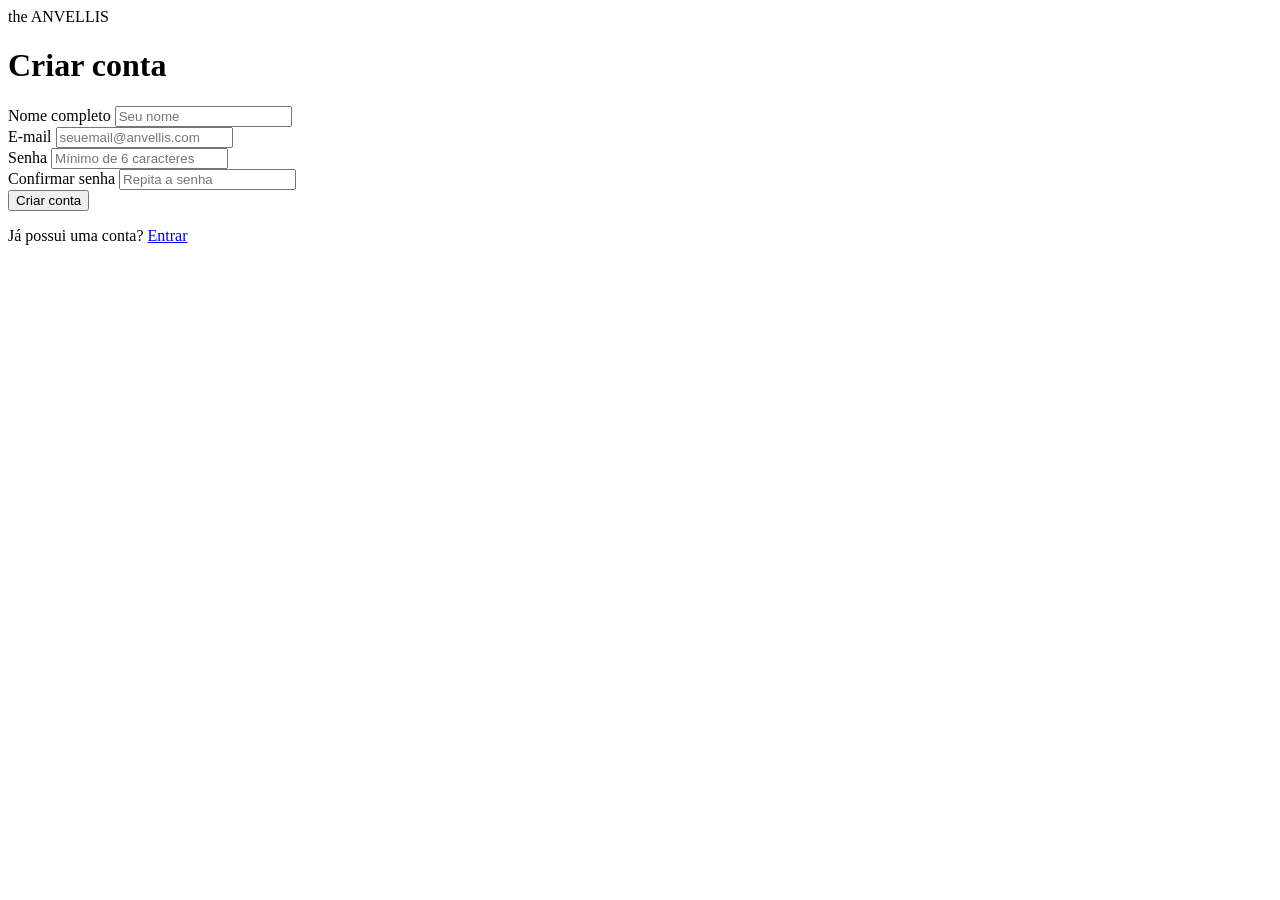
==== FRONTEND/cadastro.html @ 1d8d8607 "tela de cadastro" ====
<!DOCTYPE html>
<html lang="pt-BR">

<head>
  <meta charset="UTF-8">
  <meta name="viewport" content="width=device-width, initial-scale=1">
  <title>Criar conta — Anvellis</title>

  <link rel="stylesheet" href="css/style.css">
</head>

<body data-pagina="cadastro">
  <main class="centro">
    <form class="cartao-cadastro" id="form-cadastro" novalidate>
      <div class="logo" role="img" aria-label="Anvellis">
        <span class="logo__script" aria-hidden="true">the</span>
        <span class="logo__nome" aria-hidden="true">ANVELLIS</span>
      </div>
      <h1>Criar conta</h1>

      <div class="campo">
        <label class="campo__rotulo" for="nome">Nome completo</label>
        <input class="campo__entrada" id="nome" name="nome" type="text" placeholder="Seu nome" autocomplete="name">
        <p class="campo__erro" id="nome-erro" hidden></p>
      </div>

      <div class="campo">
        <label class="campo__rotulo" for="email">E-mail</label>
        <input class="campo__entrada" id="email" name="email" type="email" placeholder="seuemail@anvellis.com"
          autocomplete="email">
        <p class="campo__erro" id="email-erro" hidden></p>
      </div>

      <div class="campo">
        <label class="campo__rotulo" for="senha">Senha</label>
        <input class="campo__entrada" id="senha" name="senha" type="password" placeholder="Mínimo de 6 caracteres"
          autocomplete="new-password">
        <p class="campo__erro" id="senha-erro" hidden></p>
      </div>

      <div class="campo">
        <label class="campo__rotulo" for="confirmar">Confirmar senha</label>
        <input class="campo__entrada" id="confirmar" name="confirmar" type="password" placeholder="Repita a senha"
          autocomplete="new-password">
        <p class="campo__erro" id="confirmar-erro" hidden></p>
      </div>

      <button class="btn btn--primary btn--bloco" type="submit">Criar conta</button>
      <p class="cartao-cadastro__rodape">Já possui uma conta? <a href="index.html">Entrar</a></p>
    </form>
  </main>
  <noscript>Este sistema precisa de JavaScript para funcionar.</noscript>
  <script src="js/app.js"></script>
</body>

</html>
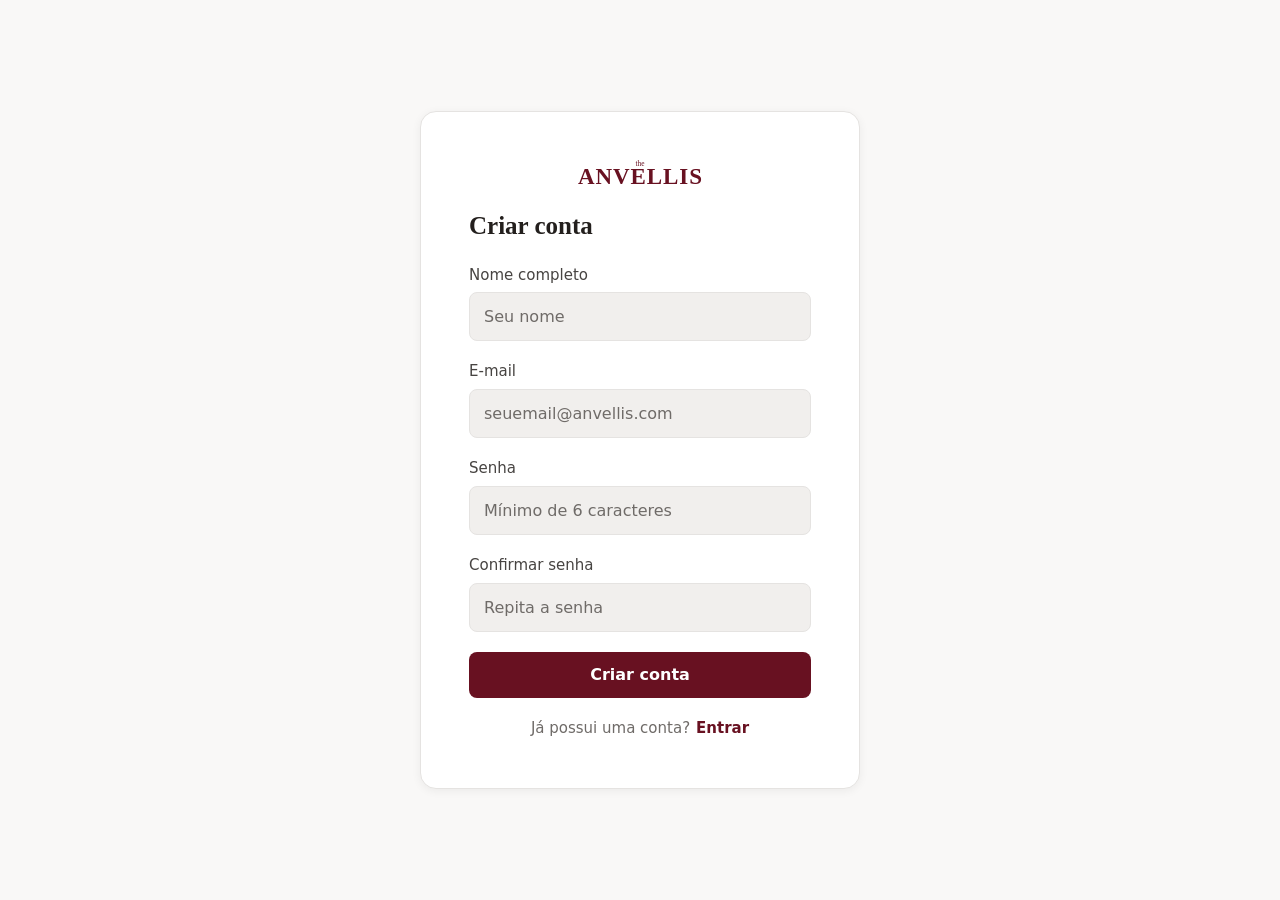
==== commit c6368a5e: "laterações" ====
--- a/FRONTEND/cadastro.html
+++ b/FRONTEND/cadastro.html
@@ -6,12 +6,14 @@
   <meta name="viewport" content="width=device-width, initial-scale=1">
   <title>Criar conta — Anvellis</title>
 
-  <link rel="stylesheet" href="css/style.css">
+  <link rel="icon"
+    href="data:image/svg+xml,%3Csvg xmlns='http://www.w3.org/2000/svg' viewBox='0 0 32 32'%3E%3Crect width='32' height='32' rx='8' fill='%23681121'/%3E%3Ctext x='16' y='23' font-size='20' font-family='Georgia' font-weight='700' text-anchor='middle' fill='white'%3EA%3C/text%3E%3C/svg%3E">
+  <link rel="stylesheet" href="CSS/style.css">
 </head>
 
 <body data-pagina="cadastro">
   <main class="centro">
-    <form class="cartao-cadastro" id="form-cadastro" novalidate>
+    <form class="cartao-cadastro" id="form-cadastro" data-acao="cadastro" novalidate>
       <div class="logo" role="img" aria-label="Anvellis">
         <span class="logo__script" aria-hidden="true">the</span>
         <span class="logo__nome" aria-hidden="true">ANVELLIS</span>
@@ -19,38 +21,77 @@
       <h1>Criar conta</h1>
 
       <div class="campo">
-        <label class="campo__rotulo" for="nome">Nome completo</label>
-        <input class="campo__entrada" id="nome" name="nome" type="text" placeholder="Seu nome" autocomplete="name">
-        <p class="campo__erro" id="nome-erro" hidden></p>
+        <label class="campo__rotulo" for="cad-nome">Nome completo</label>
+        <input class="campo__entrada" id="cad-nome" name="nome" type="text" placeholder="Seu nome" autocomplete="name"
+          required minlength="2" data-msg-obrigatorio="Informe seu nome completo."
+          data-msg-minimo="Informe seu nome completo." aria-describedby="cad-nome-erro">
+        <p class="campo__erro" id="cad-nome-erro" hidden></p>
       </div>
 
       <div class="campo">
-        <label class="campo__rotulo" for="email">E-mail</label>
-        <input class="campo__entrada" id="email" name="email" type="email" placeholder="seuemail@anvellis.com"
-          autocomplete="email">
-        <p class="campo__erro" id="email-erro" hidden></p>
+        <label class="campo__rotulo" for="cad-email">E-mail</label>
+        <input class="campo__entrada" id="cad-email" name="email" type="email" placeholder="seuemail@anvellis.com"
+          autocomplete="email" required data-msg-obrigatorio="Informe seu e-mail."
+          data-msg-email="Informe um e-mail válido." aria-describedby="cad-email-erro">
+        <p class="campo__erro" id="cad-email-erro" hidden></p>
       </div>
 
       <div class="campo">
-        <label class="campo__rotulo" for="senha">Senha</label>
-        <input class="campo__entrada" id="senha" name="senha" type="password" placeholder="Mínimo de 6 caracteres"
-          autocomplete="new-password">
-        <p class="campo__erro" id="senha-erro" hidden></p>
+        <label class="campo__rotulo" for="cad-senha">Senha</label>
+        <input class="campo__entrada" id="cad-senha" name="senha" type="password" placeholder="Mínimo de 6 caracteres"
+          autocomplete="new-password" required minlength="6" data-msg-obrigatorio="Crie uma senha."
+          data-msg-minimo="A senha precisa ter pelo menos 6 caracteres." aria-describedby="cad-senha-erro">
+        <p class="campo__erro" id="cad-senha-erro" hidden></p>
       </div>
 
       <div class="campo">
-        <label class="campo__rotulo" for="confirmar">Confirmar senha</label>
-        <input class="campo__entrada" id="confirmar" name="confirmar" type="password" placeholder="Repita a senha"
-          autocomplete="new-password">
-        <p class="campo__erro" id="confirmar-erro" hidden></p>
+        <label class="campo__rotulo" for="cad-confirmar">Confirmar senha</label>
+        <input class="campo__entrada" id="cad-confirmar" name="confirmar" type="password" placeholder="Repita a senha"
+          autocomplete="new-password" required data-igual-a="senha" data-msg-obrigatorio="Repita a senha."
+          data-msg-igual="As senhas não são iguais." aria-describedby="cad-confirmar-erro">
+        <p class="campo__erro" id="cad-confirmar-erro" hidden></p>
       </div>
 
-      <button class="btn btn--primary btn--bloco" type="submit">Criar conta</button>
+      <button class="btn btn--primary btn--bloco" type="submit" data-texto-ocupado="Criando conta…">Criar conta</button>
       <p class="cartao-cadastro__rodape">Já possui uma conta? <a href="index.html">Entrar</a></p>
     </form>
   </main>
+
+
+  <div class="modal-overlay" id="modal-conta-criada" hidden>
+    <form class="modal" role="dialog" aria-modal="true" aria-labelledby="modal-conta-criada-titulo" novalidate
+      data-ao-fechar="dashboard.html">
+      <header class="modal__cabecalho">
+        <div class="modal__icone modal__icone--sucesso" aria-hidden="true">✓</div>
+        <h2 class="modal__titulo" id="modal-conta-criada-titulo">Conta criada com sucesso</h2>
+        <p class="modal__subtitulo">Seu cadastro foi concluído. Você já pode acessar o sistema da Anvellis.</p>
+      </header>
+      <p class="modal__alerta" role="alert" hidden></p>
+      <footer class="modal__rodape">
+        <button class="btn btn--primary" type="button" data-fechar>Continuar</button>
+      </footer>
+    </form>
+  </div>
+
+  <div class="modal-overlay" id="modal-erro-servidor" hidden>
+    <form class="modal" role="dialog" aria-modal="true" aria-labelledby="modal-erro-servidor-titulo" novalidate>
+      <header class="modal__cabecalho">
+        <div class="modal__icone modal__icone--alerta" aria-hidden="true">!</div>
+        <h2 class="modal__titulo" id="modal-erro-servidor-titulo" data-campo="titulo"></h2>
+        <p class="modal__subtitulo" data-campo="mensagem"></p>
+      </header>
+      <p class="modal__alerta" role="alert" hidden></p>
+      <footer class="modal__rodape">
+        <button class="btn btn--primary" type="button" data-fechar>Fechar</button>
+      </footer>
+    </form>
+  </div>
+
+  <div class="toast" id="toast" role="status" hidden></div>
+
   <noscript>Este sistema precisa de JavaScript para funcionar.</noscript>
-  <script src="js/app.js"></script>
+  <script src="JS/api.js"></script>
+  <script src="JS/app.js"></script>
 </body>
 
 </html>
--- a/FRONTEND/CSS/style.css
+++ b/FRONTEND/CSS/style.css
@@ -0,0 +1,1280 @@
+:root {
+  --bordo: #681121;
+  --bordo-escuro: #450813;
+  --bordo-claro: #f5e9ea;
+  --fundo: #f9f8f7;
+  --linha: #e5e3e1;
+  --campo: #f1efed;
+  --branco: #ffffff;
+  --cinza-500: #6f6b68;
+  --cinza-700: #474442;
+  --tinta: #231f1d;
+  --sucesso: #2d7147;
+  --sucesso-bg: #e6f2e9;
+  --alerta: #8f5c0e;
+  --alerta-bg: #fceed8;
+  --perigo: #b32d29;
+  --perigo-bg: #fbe7e5;
+  --fonte-titulo: "Playfair Display", Georgia, "Times New Roman", serif;
+  --fonte-texto: "Inter", system-ui, -apple-system, "Segoe UI", Roboto, sans-serif;
+  --sombra: 0 2px 10px rgba(0, 0, 0, 0.06);
+  --sombra-modal: 0 2px 10px rgba(0, 0, 0, 0.12), 0 24px 56px rgba(0, 0, 0, 0.2);
+}
+
+*,
+*::before,
+*::after {
+  box-sizing: border-box;
+}
+
+[hidden] {
+  display: none !important;
+}
+
+html {
+  -webkit-text-size-adjust: 100%;
+}
+
+body {
+  margin: 0;
+  font-family: var(--fonte-texto);
+  font-size: 15px;
+  line-height: 1.45;
+  color: var(--tinta);
+  background: var(--fundo);
+}
+
+body.modal-aberto {
+  overflow: hidden;
+}
+
+h1,
+h2,
+h3,
+p {
+  margin: 0;
+}
+
+a {
+  color: var(--bordo);
+  font-weight: 600;
+  text-decoration: none;
+}
+
+a:hover {
+  text-decoration: underline;
+}
+
+button,
+input,
+select {
+  font: inherit;
+  color: inherit;
+}
+
+:focus-visible {
+  outline: 2px solid var(--bordo);
+  outline-offset: 2px;
+}
+
+.logo {
+  --tamanho: 23px;
+  display: inline-flex;
+  flex-direction: column;
+  align-items: center;
+  line-height: 1;
+  color: var(--bordo);
+}
+
+.logo__script {
+  font-family: var(--fonte-titulo);
+  font-size: calc(var(--tamanho) * 0.32);
+  margin-bottom: -2px;
+}
+
+.logo__nome {
+  font-family: var(--fonte-titulo);
+  font-weight: 700;
+  font-size: var(--tamanho);
+  letter-spacing: calc(var(--tamanho) * 0.04);
+  margin-right: calc(var(--tamanho) * -0.04);
+}
+
+.btn {
+  display: inline-flex;
+  align-items: center;
+  justify-content: center;
+  gap: 8px;
+  padding: 12px 20px;
+  border: 1px solid transparent;
+  border-radius: 8px;
+  font-size: 16px;
+  font-weight: 600;
+  line-height: 1.25;
+  cursor: pointer;
+  transition: background-color 0.15s, border-color 0.15s;
+}
+
+.btn--primary {
+  background: var(--bordo);
+  color: var(--branco);
+}
+
+.btn--primary:hover {
+  background: var(--bordo-escuro);
+}
+
+.btn--secondary {
+  background: var(--branco);
+  color: var(--cinza-700);
+  border-color: var(--linha);
+}
+
+.btn--secondary:hover {
+  background: var(--campo);
+}
+
+.btn--danger {
+  background: var(--perigo);
+  color: var(--branco);
+}
+
+.btn--danger:hover {
+  background: #8f2320;
+}
+
+.btn--bloco {
+  width: 100%;
+}
+
+.btn:disabled {
+  opacity: 0.55;
+  cursor: not-allowed;
+}
+
+.link {
+  padding: 0;
+  border: 0;
+  background: none;
+  color: var(--bordo);
+  font-weight: 600;
+  cursor: pointer;
+}
+
+.link:hover {
+  text-decoration: underline;
+}
+
+.campo {
+  display: flex;
+  flex-direction: column;
+  gap: 6px;
+}
+
+.campo__rotulo {
+  font-weight: 500;
+  color: var(--cinza-700);
+}
+
+.campo__entrada {
+  width: 100%;
+  padding: 12px 14px;
+  background: var(--campo);
+  border: 1px solid var(--linha);
+  border-radius: 8px;
+  font-size: 16px;
+  color: var(--tinta);
+}
+
+.campo__entrada::placeholder {
+  color: var(--cinza-500);
+}
+
+.campo__entrada:focus {
+  outline: none;
+  border-color: var(--bordo);
+  box-shadow: 0 0 0 3px var(--bordo-claro);
+}
+
+.campo__entrada[readonly] {
+  background: var(--fundo);
+  color: var(--cinza-500);
+  cursor: default;
+}
+
+.campo--erro .campo__entrada {
+  background: var(--perigo-bg);
+  border-color: var(--perigo);
+}
+
+.campo__erro {
+  font-size: 14px;
+  color: var(--perigo);
+}
+
+.campo__ajuda {
+  font-size: 14px;
+  color: var(--cinza-500);
+}
+
+.check {
+  display: inline-flex;
+  align-items: center;
+  gap: 8px;
+  color: var(--cinza-700);
+  cursor: pointer;
+}
+
+.check input {
+  width: 16px;
+  height: 16px;
+  margin: 0;
+  accent-color: var(--bordo);
+}
+
+.grupo-checks {
+  display: flex;
+  flex-direction: column;
+  gap: 10px;
+  border: 0;
+  margin: 0;
+  padding: 0;
+}
+
+.grupo-checks legend {
+  padding: 0;
+  margin-bottom: 10px;
+  font-weight: 500;
+  color: var(--cinza-700);
+}
+
+.badge {
+  display: inline-block;
+  padding: 4px 10px;
+  border-radius: 20px;
+  font-size: 14px;
+  font-weight: 600;
+  white-space: nowrap;
+}
+
+.badge--sucesso {
+  background: var(--sucesso-bg);
+  color: var(--sucesso);
+}
+
+.badge--alerta {
+  background: var(--alerta-bg);
+  color: var(--alerta);
+}
+
+.badge--perigo {
+  background: var(--perigo-bg);
+  color: var(--perigo);
+}
+
+.login {
+  display: grid;
+  grid-template-columns: 60vw 1fr;
+  min-height: 100vh;
+}
+
+.login__marca {
+  position: relative;
+  overflow: hidden;
+  background: #500114;
+}
+
+.login__imagem {
+  position: absolute;
+  inset: 0;
+  width: 100%;
+  height: 100%;
+  object-fit: cover;
+  object-position: center 48%;
+}
+
+.login__painel {
+  display: grid;
+  place-items: center;
+  padding: 32px;
+}
+
+.login__form {
+  display: flex;
+  flex-direction: column;
+  gap: 20px;
+  width: min(360px, 100%);
+}
+
+.titulo-pagina {
+  font-family: var(--fonte-titulo);
+  font-weight: 700;
+  font-size: 31px;
+  line-height: 1.2;
+}
+
+.login__sub {
+  font-size: 16px;
+  color: var(--cinza-500);
+}
+
+.login__opcoes {
+  display: flex;
+  align-items: center;
+  justify-content: space-between;
+  gap: 12px;
+}
+
+.login__rodape {
+  display: flex;
+  flex-wrap: wrap;
+  gap: 6px;
+  color: var(--cinza-500);
+}
+
+.centro {
+  display: grid;
+  place-items: center;
+  min-height: 100vh;
+  padding: 32px 16px;
+}
+
+.cartao-cadastro {
+  display: flex;
+  flex-direction: column;
+  align-items: stretch;
+  gap: 20px;
+  width: min(440px, 100%);
+  padding: 48px;
+  background: var(--branco);
+  border: 1px solid var(--linha);
+  border-radius: 16px;
+  box-shadow: var(--sombra);
+}
+
+.cartao-cadastro .logo {
+  align-self: center;
+}
+
+.cartao-cadastro h1 {
+  font-family: var(--fonte-titulo);
+  font-weight: 700;
+  font-size: 25px;
+}
+
+.cartao-cadastro__rodape {
+  display: flex;
+  justify-content: center;
+  gap: 6px;
+  color: var(--cinza-500);
+}
+
+.app {
+  display: flex;
+  min-height: 100vh;
+}
+
+.sidebar {
+  position: sticky;
+  top: 0;
+  display: flex;
+  flex-direction: column;
+  flex: none;
+  width: 240px;
+  height: 100vh;
+  background: var(--branco);
+  border-right: 1px solid var(--linha);
+}
+
+.sidebar__logo {
+  display: grid;
+  place-items: center;
+  height: 96px;
+  border-bottom: 1px solid var(--linha);
+}
+
+.sidebar__nav,
+.sidebar__rodape {
+  display: flex;
+  flex-direction: column;
+  gap: 4px;
+  padding: 12px 16px;
+}
+
+.sidebar__rodape {
+  margin-top: auto;
+  padding: 16px;
+  border-top: 1px solid var(--linha);
+}
+
+.nav-item {
+  display: flex;
+  align-items: center;
+  gap: 12px;
+  width: 100%;
+  height: 48px;
+  padding: 0 16px;
+  border: 0;
+  border-radius: 8px;
+  background: none;
+  color: var(--cinza-700);
+  font-size: 14px;
+  font-weight: 500;
+  text-align: left;
+  text-decoration: none;
+  cursor: pointer;
+}
+
+.nav-item:hover {
+  background: var(--campo);
+  text-decoration: none;
+}
+
+.nav-item__icone {
+  width: 18px;
+  font-size: 18px;
+  text-align: center;
+  color: var(--cinza-500);
+}
+
+.nav-item[aria-current="page"] {
+  background: var(--bordo-claro);
+  color: var(--bordo);
+  font-weight: 600;
+}
+
+.nav-item[aria-current="page"] .nav-item__icone {
+  color: var(--bordo);
+}
+
+.main {
+  flex: 1;
+  min-width: 0;
+}
+
+.header {
+  display: flex;
+  align-items: center;
+  justify-content: space-between;
+  gap: 16px;
+  height: 96px;
+  padding: 0 32px;
+  background: var(--branco);
+  border-bottom: 1px solid var(--linha);
+}
+
+.header h1 {
+  font-family: var(--fonte-titulo);
+  font-weight: 700;
+  font-size: 25px;
+  line-height: 1.2;
+}
+
+.header__subtitulo {
+  margin-top: 2px;
+  color: var(--cinza-500);
+}
+
+.header__acoes {
+  display: flex;
+  align-items: center;
+  gap: 20px;
+}
+
+.sino {
+  position: relative;
+  display: grid;
+  place-items: center;
+  width: 40px;
+  height: 40px;
+  border: 0;
+  border-radius: 50%;
+  background: none;
+  color: var(--cinza-700);
+  cursor: pointer;
+}
+
+.sino:hover {
+  background: var(--campo);
+}
+
+.sino__contador {
+  position: absolute;
+  top: 2px;
+  right: 2px;
+  min-width: 18px;
+  height: 18px;
+  padding: 0 5px;
+  border-radius: 9px;
+  background: var(--bordo);
+  color: var(--branco);
+  font-size: 11px;
+  font-weight: 700;
+  line-height: 18px;
+  text-align: center;
+}
+
+.usuario {
+  display: flex;
+  align-items: center;
+  gap: 10px;
+}
+
+.usuario__avatar {
+  display: grid;
+  place-items: center;
+  width: 36px;
+  height: 36px;
+  border-radius: 50%;
+  background: var(--bordo-claro);
+  color: var(--bordo);
+  font-weight: 700;
+}
+
+.usuario__nome {
+  font-weight: 600;
+  line-height: 1.2;
+}
+
+.usuario__cargo {
+  font-size: 13px;
+  color: var(--cinza-500);
+  line-height: 1.2;
+}
+
+.conteudo {
+  display: flex;
+  flex-direction: column;
+  gap: 24px;
+  padding: 32px;
+}
+
+.kpis {
+  display: grid;
+  grid-template-columns: repeat(4, 1fr);
+  gap: 20px;
+}
+
+.cartao {
+  padding: 24px;
+  background: var(--branco);
+  border: 1px solid var(--linha);
+  border-radius: 12px;
+}
+
+.kpi {
+  display: flex;
+  flex-direction: column;
+  gap: 10px;
+  padding: 20px;
+  box-shadow: var(--sombra);
+}
+
+.kpi__rotulo {
+  font-weight: 500;
+  color: var(--cinza-500);
+}
+
+.kpi__valor {
+  font-family: var(--fonte-titulo);
+  font-weight: 700;
+  font-size: 31px;
+  line-height: 1.15;
+}
+
+.kpi__dica {
+  font-size: 14px;
+  color: var(--sucesso);
+}
+
+.kpi__dica--alerta {
+  color: var(--alerta);
+}
+
+.linha-2 {
+  display: grid;
+  grid-template-columns: 700fr 416fr;
+  gap: 20px;
+}
+
+.cartao__titulo {
+  margin-bottom: 16px;
+  font-size: 17px;
+  font-weight: 600;
+}
+
+.grafico {
+  display: flex;
+  align-items: flex-end;
+  justify-content: space-between;
+  gap: 16px;
+  height: 210px;
+}
+
+.grafico__coluna {
+  display: flex;
+  flex: 1;
+  flex-direction: column;
+  align-items: center;
+  justify-content: flex-end;
+  gap: 8px;
+  height: 100%;
+}
+
+.grafico__barra {
+  width: 40px;
+  border-radius: 4px;
+  background: var(--linha);
+}
+
+.grafico__coluna--atual .grafico__barra {
+  background: var(--bordo);
+}
+
+.grafico__mes {
+  font-size: 14px;
+  color: var(--cinza-500);
+}
+
+.grafico__coluna--atual .grafico__mes {
+  color: var(--cinza-700);
+}
+
+.lista {
+  display: flex;
+  flex-direction: column;
+  gap: 14px;
+  margin: 0;
+  padding: 0;
+  list-style: none;
+}
+
+.lista__item {
+  display: flex;
+  align-items: center;
+  justify-content: space-between;
+  gap: 12px;
+}
+
+.lista__valor {
+  font-weight: 600;
+}
+
+.atalhos {
+  display: flex;
+  flex-direction: column;
+  gap: 12px;
+}
+
+.vazio {
+  color: var(--cinza-500);
+}
+
+.barra {
+  display: flex;
+  flex-wrap: wrap;
+  align-items: center;
+  justify-content: space-between;
+  gap: 12px;
+}
+
+.barra__esquerda {
+  display: flex;
+  flex-wrap: wrap;
+  align-items: center;
+  gap: 12px;
+}
+
+.busca {
+  display: flex;
+  align-items: center;
+  gap: 8px;
+  width: 320px;
+  max-width: 100%;
+  padding: 10px 14px;
+  background: var(--branco);
+  border: 1px solid var(--linha);
+  border-radius: 8px;
+  color: var(--cinza-500);
+}
+
+.busca:focus-within {
+  border-color: var(--bordo);
+  box-shadow: 0 0 0 3px var(--bordo-claro);
+}
+
+.busca input {
+  flex: 1;
+  min-width: 0;
+  padding: 0;
+  border: 0;
+  background: none;
+  font-size: 15px;
+  color: var(--tinta);
+}
+
+.busca input:focus {
+  outline: none;
+}
+
+.busca input::placeholder {
+  color: var(--cinza-500);
+}
+
+.btn-filtro {
+  display: inline-flex;
+  align-items: center;
+  gap: 8px;
+  padding: 10px 16px;
+  background: var(--branco);
+  border: 1px solid var(--linha);
+  border-radius: 8px;
+  color: var(--cinza-700);
+  font-weight: 500;
+  cursor: pointer;
+}
+
+.btn-filtro:hover {
+  background: var(--campo);
+}
+
+.btn-filtro__contador {
+  display: inline-grid;
+  place-items: center;
+  min-width: 20px;
+  height: 20px;
+  padding: 0 6px;
+  border-radius: 10px;
+  background: var(--bordo);
+  color: var(--branco);
+  font-size: 12px;
+  font-weight: 700;
+}
+
+.tabela-caixa {
+  overflow-x: auto;
+  background: var(--branco);
+  border: 1px solid var(--linha);
+  border-radius: 12px;
+}
+
+.tabela {
+  width: 100%;
+  border-collapse: collapse;
+}
+
+.tabela th {
+  padding: 14px 18px;
+  background: var(--fundo);
+  font-size: 14px;
+  font-weight: 600;
+  letter-spacing: 0.02em;
+  text-align: left;
+  text-transform: uppercase;
+  color: var(--cinza-700);
+  white-space: nowrap;
+}
+
+.tabela td {
+  padding: 14px 18px;
+  border-top: 1px solid var(--linha);
+  vertical-align: middle;
+}
+
+.tabela__vazio {
+  padding: 32px 18px;
+  text-align: center;
+  color: var(--cinza-500);
+}
+
+.tabela tbody tr.linha-clicavel {
+  cursor: pointer;
+}
+
+.tabela tbody tr.linha-clicavel:hover {
+  background: var(--fundo);
+}
+
+.acoes {
+  display: flex;
+  gap: 14px;
+}
+
+.acao {
+  padding: 0;
+  border: 0;
+  background: none;
+  color: var(--cinza-700);
+  font-weight: 600;
+  cursor: pointer;
+}
+
+.acao:hover {
+  text-decoration: underline;
+}
+
+.acao--perigo {
+  color: var(--perigo);
+}
+
+.modal-overlay {
+  position: fixed;
+  inset: 0;
+  z-index: 100;
+  display: grid;
+  place-items: center;
+  padding: 16px;
+  overflow-y: auto;
+  background: rgba(35, 31, 29, 0.55);
+  animation: aparecer 0.15s ease-out;
+}
+
+.modal {
+  display: flex;
+  flex-direction: column;
+  gap: 24px;
+  width: min(440px, 100%);
+  padding: 28px 32px;
+  background: var(--branco);
+  border: 1px solid var(--linha);
+  border-radius: 16px;
+  box-shadow: var(--sombra-modal);
+  animation: subir 0.18s ease-out;
+}
+
+.modal__cabecalho {
+  display: flex;
+  flex-direction: column;
+  gap: 4px;
+}
+
+.modal__icone {
+  display: grid;
+  place-items: center;
+  width: 48px;
+  height: 48px;
+  margin-bottom: 10px;
+  border-radius: 50%;
+  font-size: 22px;
+  font-weight: 700;
+}
+
+.modal__icone--sucesso {
+  background: var(--sucesso-bg);
+  color: var(--sucesso);
+}
+
+.modal__icone--perigo {
+  background: var(--perigo-bg);
+  color: var(--perigo);
+}
+
+.modal__icone--alerta {
+  background: var(--alerta-bg);
+  color: var(--alerta);
+}
+
+.modal__icone--info {
+  background: var(--bordo-claro);
+  color: var(--bordo);
+}
+
+.modal__titulo {
+  font-family: var(--fonte-titulo);
+  font-weight: 700;
+  font-size: 21px;
+  line-height: 1.25;
+}
+
+.modal__subtitulo {
+  font-size: 14px;
+  color: var(--cinza-500);
+}
+
+.modal__corpo {
+  display: flex;
+  flex-direction: column;
+  gap: 24px;
+}
+
+.modal__corpo:empty {
+  display: none;
+}
+
+.modal__rodape {
+  display: flex;
+  flex-wrap: wrap;
+  justify-content: flex-end;
+  gap: 12px;
+}
+
+.resumo {
+  display: flex;
+  flex-direction: column;
+  gap: 6px;
+  padding: 16px;
+  background: var(--fundo);
+  border-radius: 10px;
+}
+
+.resumo__titulo {
+  font-weight: 600;
+}
+
+.resumo__linha {
+  display: flex;
+  justify-content: space-between;
+  gap: 12px;
+  color: var(--cinza-700);
+}
+
+.resumo__total {
+  font-size: 17px;
+  font-weight: 700;
+  color: var(--bordo);
+}
+
+.detalhes {
+  display: flex;
+  flex-direction: column;
+  gap: 12px;
+  margin: 0;
+}
+
+.detalhes__linha {
+  display: flex;
+  align-items: center;
+  justify-content: space-between;
+  gap: 12px;
+}
+
+.detalhes dt {
+  color: var(--cinza-500);
+}
+
+.detalhes dd {
+  margin: 0;
+  font-weight: 600;
+  text-align: right;
+}
+
+.separador {
+  height: 1px;
+  background: var(--linha);
+}
+
+.notificacoes {
+  display: flex;
+  flex-direction: column;
+  gap: 10px;
+  margin: 0;
+  padding: 0;
+  list-style: none;
+}
+
+.notificacao {
+  display: flex;
+  gap: 12px;
+  padding: 14px;
+  background: var(--fundo);
+  border-radius: 10px;
+}
+
+.notificacao.is-nao-lida {
+  background: var(--bordo-claro);
+}
+
+.notificacao__ponto {
+  flex: none;
+  width: 8px;
+  height: 8px;
+  margin-top: 7px;
+  border-radius: 50%;
+  background: var(--linha);
+}
+
+.notificacao.is-nao-lida .notificacao__ponto {
+  background: var(--bordo);
+}
+
+.notificacao__titulo {
+  font-weight: 600;
+}
+
+.notificacao__texto {
+  color: var(--cinza-700);
+}
+
+.notificacao__hora {
+  font-size: 13px;
+  color: var(--cinza-500);
+}
+
+.preferencia {
+  display: flex;
+  align-items: center;
+  justify-content: space-between;
+  gap: 16px;
+}
+
+.preferencia__titulo {
+  font-weight: 500;
+}
+
+.preferencia__descricao {
+  font-size: 13px;
+  color: var(--cinza-500);
+}
+
+.preferencias {
+  display: flex;
+  flex-direction: column;
+  gap: 16px;
+}
+
+.interruptor {
+  position: relative;
+  flex: none;
+  width: 40px;
+  height: 22px;
+}
+
+.interruptor input {
+  position: absolute;
+  inset: 0;
+  z-index: 1;
+  width: 100%;
+  height: 100%;
+  margin: 0;
+  opacity: 0;
+  cursor: pointer;
+}
+
+.interruptor__trilho {
+  position: absolute;
+  inset: 0;
+  border-radius: 11px;
+  background: var(--linha);
+  transition: background-color 0.15s;
+}
+
+.interruptor__trilho::after {
+  content: "";
+  position: absolute;
+  top: 2px;
+  left: 2px;
+  width: 18px;
+  height: 18px;
+  border-radius: 50%;
+  background: var(--branco);
+  transition: transform 0.15s;
+}
+
+.interruptor input:checked+.interruptor__trilho {
+  background: var(--bordo);
+}
+
+.interruptor input:checked+.interruptor__trilho::after {
+  transform: translateX(18px);
+}
+
+.interruptor input:focus-visible+.interruptor__trilho {
+  outline: 2px solid var(--bordo);
+  outline-offset: 2px;
+}
+
+.modal__alerta {
+  padding: 12px 14px;
+  border-radius: 8px;
+  background: var(--perigo-bg);
+  color: var(--perigo);
+  font-size: 14px;
+}
+
+.estado-erro {
+  display: flex;
+  flex-direction: column;
+  align-items: flex-start;
+  gap: 8px;
+}
+
+.estado-erro .btn {
+  margin-top: 8px;
+}
+
+.estado-erro__titulo {
+  font-size: 17px;
+  font-weight: 600;
+}
+
+.tela-erro {
+  display: flex;
+  flex-direction: column;
+  align-items: center;
+  gap: 12px;
+  width: min(480px, 100%);
+  padding: 40px 32px;
+  text-align: center;
+}
+
+.tela-erro__titulo {
+  font-family: var(--fonte-titulo);
+  font-weight: 700;
+  font-size: 25px;
+  line-height: 1.2;
+}
+
+.tela-erro .btn {
+  margin-top: 8px;
+}
+
+
+.sr-only {
+  position: absolute;
+  width: 1px;
+  height: 1px;
+  margin: -1px;
+  padding: 0;
+  overflow: hidden;
+  clip: rect(0, 0, 0, 0);
+  white-space: nowrap;
+  border: 0;
+}
+
+.conteudo__area {
+  display: flex;
+  flex-direction: column;
+  gap: 24px;
+}
+
+.toast {
+  position: fixed;
+  right: 24px;
+  bottom: 24px;
+  z-index: 200;
+  max-width: min(360px, calc(100vw - 32px));
+  padding: 12px 18px;
+  border-radius: 10px;
+  background: var(--tinta);
+  color: var(--branco);
+  box-shadow: var(--sombra-modal);
+  animation: subir 0.18s ease-out;
+}
+
+@keyframes aparecer {
+  from {
+    opacity: 0;
+  }
+}
+
+@keyframes subir {
+  from {
+    opacity: 0;
+    transform: translateY(8px);
+  }
+}
+
+@media (prefers-reduced-motion: reduce) {
+
+  *,
+  *::before,
+  *::after {
+    animation: none !important;
+    transition: none !important;
+  }
+}
+
+@media (max-width: 960px) {
+  .login {
+    grid-template-columns: 1fr;
+  }
+
+  .login__marca {
+    height: clamp(200px, 34vw, 300px);
+  }
+}
+
+@media (max-width: 600px) {
+  .login__imagem {
+    inset: 0 -7.5%;
+    width: 115%;
+  }
+}
+
+@media (max-width: 1100px) {
+  .kpis {
+    grid-template-columns: repeat(2, 1fr);
+  }
+
+  .linha-2 {
+    grid-template-columns: 1fr;
+  }
+}
+
+@media (max-width: 860px) {
+  .app {
+    flex-direction: column;
+  }
+
+  .sidebar {
+    position: static;
+    flex-direction: row;
+    align-items: center;
+    width: 100%;
+    height: auto;
+    border-right: 0;
+    border-bottom: 1px solid var(--linha);
+  }
+
+  .sidebar__logo {
+    height: 64px;
+    padding: 0 16px;
+    border-bottom: 0;
+  }
+
+  .sidebar__nav,
+  .sidebar__rodape {
+    flex-direction: row;
+    padding: 8px;
+    margin: 0;
+    border: 0;
+    overflow-x: auto;
+  }
+
+  .sidebar__nav {
+    flex: 1;
+  }
+
+  .nav-item {
+    width: auto;
+    height: 44px;
+    white-space: nowrap;
+  }
+
+  .header {
+    height: auto;
+    min-height: 80px;
+    padding: 12px 16px;
+  }
+
+  .usuario__texto {
+    display: none;
+  }
+
+  .conteudo {
+    padding: 20px 16px;
+  }
+
+  .kpis {
+    grid-template-columns: 1fr;
+  }
+
+  .cartao-cadastro {
+    padding: 32px 24px;
+  }
+
+  .modal {
+    padding: 24px 20px;
+  }
+
+}
